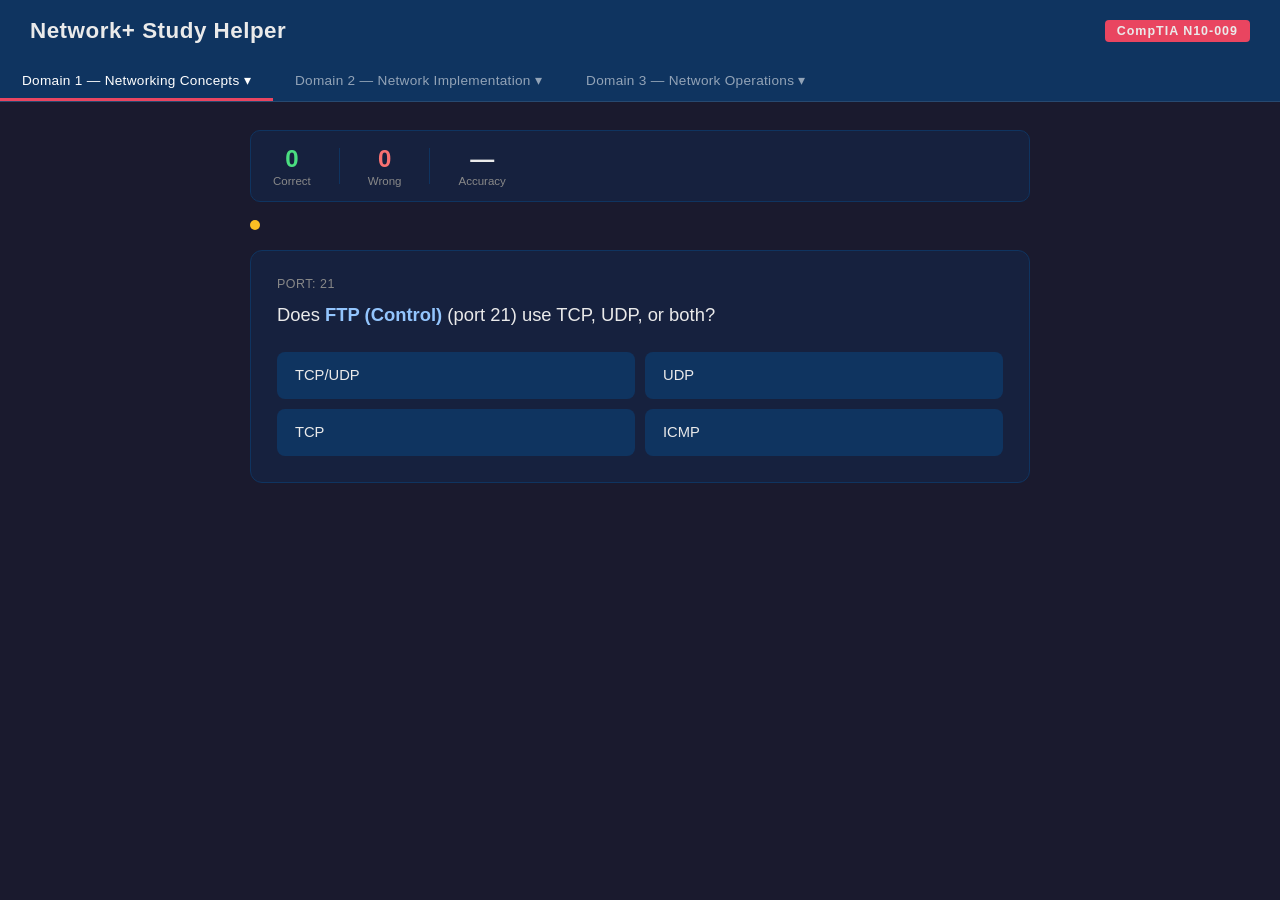
==== networkplus.html @ c9527d96 "Add Org Processes & Procedures (3.1) section, fix audit gap, ignore verification/ Adds Domain 3 nav " ====
<!DOCTYPE html>
<html lang="en">
<head>
  <meta charset="UTF-8">
  <meta name="viewport" content="width=device-width, initial-scale=1.0">
  <title>Network+ Study Helper</title>
  <link rel="stylesheet" href="networkplus.css">
</head>
<body>

<header>
  <h1>Network+ Study Helper</h1>
  <span class="badge">CompTIA N10-009</span>
</header>

<nav id="domain-nav">
  <div class="domain-dropdown" id="dd-domain1">
    <button class="active" onclick="toggleDomainDropdown('domain1')">Domain 1 — Networking Concepts ▾</button>
    <div class="dropdown-menu" id="domain1-tabs">
      <button class="sec-btn active" onclick="selectSection('ports', 'domain1')">⚡ Ports &amp; Protocols</button>
      <button class="sec-btn" onclick="selectSection('cables', 'domain1')">🔌 Cable Standards</button>
      <button class="sec-btn" onclick="selectSection('classful', 'domain1')">📋 Classful IP</button>
      <button class="sec-btn" onclick="selectSection('fundamental', 'domain1')">🖧 Net Fundamentals</button>
      <button class="sec-btn" onclick="selectSection('cloud', 'domain1')">☁️ Cloud Concepts</button>
      <button class="sec-btn" onclick="selectSection('subnetting', 'domain1')">🧮 Subnetting</button>
    </div>
  </div>
  <div class="domain-dropdown" id="dd-domain2">
    <button onclick="toggleDomainDropdown('domain2')">Domain 2 — Network Implementation ▾</button>
    <div class="dropdown-menu" id="domain2-tabs">
      <button class="sec-btn" onclick="selectSection('routing', 'domain2')">🔀 Routing</button>
      <button class="sec-btn" onclick="selectSection('switching', 'domain2')">🔁 Switching/VLANs</button>
      <button class="sec-btn" onclick="selectSection('wireless', 'domain2')">📶 Wireless</button>
      <button class="sec-btn" onclick="selectSection('physical', 'domain2')">🏗️ Physical Install</button>
    </div>
  </div>
  <div class="domain-dropdown" id="dd-domain3">
    <button onclick="toggleDomainDropdown('domain3')">Domain 3 — Network Operations ▾</button>
    <div class="dropdown-menu" id="domain3-tabs">
      <button class="sec-btn" onclick="selectSection('orgproc', 'domain3')">📑 Org Processes</button>
    </div>
  </div>
</nav>

<main>

  <!-- ── Ports & Protocols ── -->
  <div id="ports" class="section active">
    <div class="score-bar">
      <div class="score-item s-correct"><div class="val" id="ports-correct">0</div><div class="lbl">Correct</div></div>
      <div class="score-divider"></div>
      <div class="score-item s-wrong"><div class="val" id="ports-wrong">0</div><div class="lbl">Wrong</div></div>
      <div class="score-divider"></div>
      <div class="score-item"><div class="val" id="ports-pct">—</div><div class="lbl">Accuracy</div></div>
    </div>
    <div class="progress-dots" id="ports-dots"></div>
    <div class="card">
      <div class="q-meta" id="ports-meta"></div>
      <div class="q-text" id="ports-question"></div>
      <div class="choices" id="ports-choices"></div>
      <div class="feedback" id="ports-feedback"></div>
      <button class="next-btn" id="ports-next" onclick="nextPortQ()">Next →</button>
    </div>
  </div>

  <!-- ── Cable Standards ── -->
  <div id="cables" class="section">
    <div class="score-bar">
      <div class="score-item s-correct"><div class="val" id="cables-correct">0</div><div class="lbl">Correct</div></div>
      <div class="score-divider"></div>
      <div class="score-item s-wrong"><div class="val" id="cables-wrong">0</div><div class="lbl">Wrong</div></div>
      <div class="score-divider"></div>
      <div class="score-item"><div class="val" id="cables-pct">—</div><div class="lbl">Accuracy</div></div>
    </div>
    <div class="progress-dots" id="cables-dots"></div>
    <div class="card">
      <div class="q-meta" id="cables-meta"></div>
      <div class="q-text" id="cables-question"></div>
      <div class="choices" id="cables-choices"></div>
      <div class="feedback" id="cables-feedback"></div>
      <button class="next-btn" id="cables-next" onclick="nextCableQ()">Next →</button>
    </div>
  </div>

  <!-- ── Classful IP ── -->
  <div id="classful" class="section">
    <div class="score-bar">
      <div class="score-item s-correct"><div class="val" id="classful-correct">0</div><div class="lbl">Correct</div></div>
      <div class="score-divider"></div>
      <div class="score-item s-wrong"><div class="val" id="classful-wrong">0</div><div class="lbl">Wrong</div></div>
      <div class="score-divider"></div>
      <div class="score-item"><div class="val" id="classful-pct">—</div><div class="lbl">Accuracy</div></div>
    </div>
    <div class="progress-dots" id="classful-dots"></div>
    <div class="card">
      <div class="q-meta" id="classful-meta"></div>
      <div class="q-text" id="classful-question"></div>
      <div class="choices" id="classful-choices"></div>
      <div class="feedback" id="classful-feedback"></div>
      <button class="next-btn" id="classful-next" onclick="nextClassfulQ()">Next →</button>
    </div>
  </div>

  <!-- ── Networking Fundamentals ── -->
  <div id="fundamental" class="section">
    <div class="score-bar">
      <div class="score-item s-correct"><div class="val" id="fundamental-correct">0</div><div class="lbl">Correct</div></div>
      <div class="score-divider"></div>
      <div class="score-item s-wrong"><div class="val" id="fundamental-wrong">0</div><div class="lbl">Wrong</div></div>
      <div class="score-divider"></div>
      <div class="score-item"><div class="val" id="fundamental-pct">—</div><div class="lbl">Accuracy</div></div>
    </div>
    <div class="progress-dots" id="fundamental-dots"></div>
    <div class="card">
      <div class="q-meta" id="fundamental-meta"></div>
      <div class="q-text" id="fundamental-question"></div>
      <div class="choices" id="fundamental-choices"></div>
      <div class="feedback" id="fundamental-feedback"></div>
      <button class="next-btn" id="fundamental-next" onclick="nextFundamentalQ()">Next →</button>
    </div>
  </div>

  <!-- ── Cloud Concepts ── -->
  <div id="cloud" class="section">
    <div class="score-bar">
      <div class="score-item s-correct"><div class="val" id="cloud-correct">0</div><div class="lbl">Correct</div></div>
      <div class="score-divider"></div>
      <div class="score-item s-wrong"><div class="val" id="cloud-wrong">0</div><div class="lbl">Wrong</div></div>
      <div class="score-divider"></div>
      <div class="score-item"><div class="val" id="cloud-pct">—</div><div class="lbl">Accuracy</div></div>
    </div>
    <div class="progress-dots" id="cloud-dots"></div>
    <div class="card">
      <div class="q-meta" id="cloud-meta"></div>
      <div class="q-text" id="cloud-question"></div>
      <div class="choices" id="cloud-choices"></div>
      <div class="feedback" id="cloud-feedback"></div>
      <button class="next-btn" id="cloud-next" onclick="nextCloudQ()">Next →</button>
    </div>
  </div>

  <!-- ── Subnetting ── -->
  <div id="subnetting" class="section">
    <div class="score-bar">
      <div class="score-item s-correct"><div class="val" id="subnet-correct">0</div><div class="lbl">Correct</div></div>
      <div class="score-divider"></div>
      <div class="score-item s-wrong"><div class="val" id="subnet-wrong">0</div><div class="lbl">Wrong</div></div>
      <div class="score-divider"></div>
      <div class="score-item"><div class="val" id="subnet-pct">—</div><div class="lbl">Accuracy</div></div>
    </div>
    <div class="card">
      <div class="q-meta" id="subnet-meta"></div>
      <div class="q-text" id="subnet-question"></div>
      <div class="subnet-row">
        <input type="text" id="subnet-answer" placeholder="Your answer…" autocomplete="off" spellcheck="false" />
        <div class="subnet-hint" id="subnet-hint"></div>
        <button class="submit-btn" onclick="checkSubnetQ()">Check Answer</button>
      </div>
      <div class="feedback" id="subnet-feedback"></div>
      <button class="next-btn" id="subnet-next" onclick="nextSubnetQ()">Next →</button>
    </div>
  </div>

  <!-- ── Switching / VLANs (2.2) ── -->
  <div id="switching" class="section">
    <div class="score-bar">
      <div class="score-item s-correct"><div class="val" id="switching-correct">0</div><div class="lbl">Correct</div></div>
      <div class="score-divider"></div>
      <div class="score-item s-wrong"><div class="val" id="switching-wrong">0</div><div class="lbl">Wrong</div></div>
      <div class="score-divider"></div>
      <div class="score-item"><div class="val" id="switching-pct">—</div><div class="lbl">Accuracy</div></div>
    </div>
    <div class="progress-dots" id="switching-dots"></div>
    <div class="card">
      <div class="q-meta" id="switching-meta"></div>
      <div class="q-text" id="switching-question"></div>
      <div class="choices" id="switching-choices"></div>
      <div class="feedback" id="switching-feedback"></div>
      <button class="next-btn" id="switching-next" onclick="nextSwitchingQ()">Next →</button>
    </div>
  </div>

  <!-- ── Wireless (2.3) ── -->
  <div id="wireless" class="section">
    <div class="score-bar">
      <div class="score-item s-correct"><div class="val" id="wireless-correct">0</div><div class="lbl">Correct</div></div>
      <div class="score-divider"></div>
      <div class="score-item s-wrong"><div class="val" id="wireless-wrong">0</div><div class="lbl">Wrong</div></div>
      <div class="score-divider"></div>
      <div class="score-item"><div class="val" id="wireless-pct">—</div><div class="lbl">Accuracy</div></div>
    </div>
    <div class="progress-dots" id="wireless-dots"></div>
    <div class="card">
      <div class="q-meta" id="wireless-meta"></div>
      <div class="q-text" id="wireless-question"></div>
      <div class="choices" id="wireless-choices"></div>
      <div class="feedback" id="wireless-feedback"></div>
      <button class="next-btn" id="wireless-next" onclick="nextWirelessQ()">Next →</button>
    </div>
  </div>

  <!-- ── Routing (2.1) ── -->
  <div id="routing" class="section">
    <div class="score-bar">
      <div class="score-item s-correct"><div class="val" id="routing-correct">0</div><div class="lbl">Correct</div></div>
      <div class="score-divider"></div>
      <div class="score-item s-wrong"><div class="val" id="routing-wrong">0</div><div class="lbl">Wrong</div></div>
      <div class="score-divider"></div>
      <div class="score-item"><div class="val" id="routing-pct">—</div><div class="lbl">Accuracy</div></div>
    </div>
    <div class="progress-dots" id="routing-dots"></div>
    <div class="card">
      <div class="q-meta" id="routing-meta"></div>
      <div class="q-text" id="routing-question"></div>
      <div class="choices" id="routing-choices"></div>
      <div class="feedback" id="routing-feedback"></div>
      <button class="next-btn" id="routing-next" onclick="nextRoutingQ()">Next →</button>
    </div>
  </div>


  <!-- ── Physical Installations (2.4) ── -->
  <div id="physical" class="section">
    <div class="score-bar">
      <div class="score-item s-correct"><div class="val" id="physical-correct">0</div><div class="lbl">Correct</div></div>
      <div class="score-divider"></div>
      <div class="score-item s-wrong"><div class="val" id="physical-wrong">0</div><div class="lbl">Wrong</div></div>
      <div class="score-divider"></div>
      <div class="score-item"><div class="val" id="physical-pct">—</div><div class="lbl">Accuracy</div></div>
    </div>
    <div class="progress-dots" id="physical-dots"></div>
    <div class="card">
      <div class="q-meta" id="physical-meta"></div>
      <div class="q-text" id="physical-question"></div>
      <div class="choices" id="physical-choices"></div>
      <div class="feedback" id="physical-feedback"></div>
      <button class="next-btn" id="physical-next" onclick="nextPhysicalQ()">Next →</button>
    </div>
  </div>

  <!-- ── Organizational Processes & Procedures (3.1) ── -->
  <div id="orgproc" class="section">
    <div class="score-bar">
      <div class="score-item s-correct"><div class="val" id="orgproc-correct">0</div><div class="lbl">Correct</div></div>
      <div class="score-divider"></div>
      <div class="score-item s-wrong"><div class="val" id="orgproc-wrong">0</div><div class="lbl">Wrong</div></div>
      <div class="score-divider"></div>
      <div class="score-item"><div class="val" id="orgproc-pct">—</div><div class="lbl">Accuracy</div></div>
    </div>
    <div class="progress-dots" id="orgproc-dots"></div>
    <div class="card">
      <div class="q-meta" id="orgproc-meta"></div>
      <div class="q-text" id="orgproc-question"></div>
      <div class="choices" id="orgproc-choices"></div>
      <div class="feedback" id="orgproc-feedback"></div>
      <button class="next-btn" id="orgproc-next" onclick="nextOrgProcQ()">Next →</button>
    </div>
  </div>

</main>

<script src="networkplus.js"></script>
</body>
</html>
---- networkplus.css ----
:root {
  --bg: #1a1a2e;
  --card: #16213e;
  --accent: #0f3460;
  --highlight: #e94560;
  --text: #eaeaea;
  --muted: #888;
  --green: #4ade80;
  --red: #f87171;
  --yellow: #fbbf24;
}

* { box-sizing: border-box; margin: 0; padding: 0; }
body { background: var(--bg); color: var(--text); font-family: 'Segoe UI', sans-serif; min-height: 100vh; }

/* ── Header ── */
header {
  background: var(--accent);
  padding: 18px 30px;
  display: flex;
  align-items: center;
  justify-content: space-between;
}
header h1 { font-size: 1.4rem; letter-spacing: 0.5px; }
header .badge {
  background: var(--highlight);
  padding: 4px 12px;
  border-radius: 4px;
  font-size: 0.78rem;
  font-weight: bold;
  letter-spacing: 1px;
}

/* ── Domain nav (top level) ── */
#domain-nav {
  display: flex;
  background: var(--accent);
  border-bottom: 1px solid rgba(255,255,255,0.1);
}
.domain-dropdown {
  position: relative;
}
.domain-dropdown > button {
  padding: 10px 22px;
  background: none;
  border: none;
  border-bottom: 3px solid transparent;
  color: rgba(255,255,255,0.55);
  cursor: pointer;
  font-size: 0.85rem;
  font-weight: 500;
  letter-spacing: 0.3px;
  transition: all 0.15s;
}
.domain-dropdown > button.active { color: #fff; border-bottom-color: var(--highlight); }
.domain-dropdown > button:hover { color: #fff; background: rgba(255,255,255,0.08); }

/* ── Section dropdown menu ── */
.dropdown-menu {
  display: none;
  position: absolute;
  top: 100%;
  left: 0;
  z-index: 100;
  background: var(--card);
  border: 1px solid rgba(255,255,255,0.1);
  border-top: 2px solid var(--highlight);
  border-radius: 0 0 6px 6px;
  box-shadow: 0 6px 20px rgba(0,0,0,0.4);
  min-width: 200px;
  flex-direction: column;
}
.dropdown-menu.open { display: flex; }
.sec-btn {
  padding: 11px 18px;
  background: none;
  border: none;
  border-left: 3px solid transparent;
  color: var(--muted);
  cursor: pointer;
  font-size: 0.88rem;
  white-space: nowrap;
  text-align: left;
  transition: all 0.15s;
}
.sec-btn.active { color: var(--text); border-left-color: var(--highlight); font-weight: 600; background: rgba(255,255,255,0.04); }
.sec-btn:hover:not(.active) { color: var(--text); background: rgba(255,255,255,0.06); }

/* ── Layout ── */
main { max-width: 820px; margin: 0 auto; padding: 28px 20px; }
.section { display: none; }
.section.active { display: block; }

/* ── Card ── */
.card {
  background: var(--card);
  border-radius: 12px;
  padding: 26px;
  margin-bottom: 20px;
  border: 1px solid var(--accent);
}

/* ── Score bar ── */
.score-bar {
  display: flex;
  gap: 24px;
  align-items: center;
  padding: 14px 22px;
  background: var(--card);
  border-radius: 10px;
  margin-bottom: 18px;
  border: 1px solid var(--accent);
}
.score-item { text-align: center; }
.score-item .val { font-size: 1.5rem; font-weight: 700; }
.score-item .lbl { font-size: 0.72rem; color: var(--muted); margin-top: 2px; }
.score-item.s-correct .val { color: var(--green); }
.score-item.s-wrong .val { color: var(--red); }
.score-divider { width: 1px; height: 36px; background: var(--accent); margin: 0 4px; }

/* ── Progress dots ── */
.progress-dots { display: flex; gap: 5px; flex-wrap: wrap; margin-bottom: 16px; min-height: 14px; }
.dot { width: 10px; height: 10px; border-radius: 50%; background: var(--accent); flex-shrink: 0; }
.dot.correct { background: var(--green); }
.dot.wrong   { background: var(--red); }
.dot.current { background: var(--yellow); animation: pulse 1s infinite; }
@keyframes pulse { 0%,100% { opacity: 1; } 50% { opacity: 0.5; } }

/* ── Question ── */
.q-meta { font-size: 0.78rem; color: var(--muted); margin-bottom: 10px; text-transform: uppercase; letter-spacing: 0.5px; }
.q-text { font-size: 1.15rem; margin-bottom: 22px; line-height: 1.55; }
strong { color: #93c5fd; }

/* ── Multiple choice ── */
.choices { display: grid; grid-template-columns: 1fr 1fr; gap: 10px; }
.choice-btn {
  padding: 12px 16px;
  background: var(--accent);
  border: 2px solid transparent;
  color: var(--text);
  border-radius: 8px;
  cursor: pointer;
  font-size: 0.92rem;
  text-align: left;
  transition: border-color 0.12s, background 0.12s;
  line-height: 1.3;
}
.choice-btn:hover:not(:disabled) { border-color: var(--highlight); }
.choice-btn.correct { background: #14532d; border-color: var(--green) !important; }
.choice-btn.wrong   { background: #7f1d1d; border-color: var(--red) !important; }
.choice-btn:disabled { cursor: default; opacity: 0.85; }

/* ── Feedback ── */
.feedback {
  padding: 12px 16px;
  border-radius: 8px;
  margin-top: 16px;
  font-weight: 600;
  font-size: 0.95rem;
  display: none;
}
.feedback.correct { background: #14532d; color: var(--green); }
.feedback.wrong   { background: #7f1d1d; color: var(--red); }

/* ── Next button ── */
.next-btn {
  margin-top: 14px;
  padding: 10px 26px;
  background: var(--highlight);
  border: none;
  color: #fff;
  border-radius: 8px;
  cursor: pointer;
  font-size: 0.95rem;
  display: none;
  transition: opacity 0.15s;
}
.next-btn:hover { opacity: 0.85; }

/* ── Subnetting input ── */
.subnet-row { display: flex; flex-direction: column; gap: 10px; margin-top: 6px; }
.subnet-row input {
  padding: 12px 16px;
  background: var(--accent);
  border: 2px solid transparent;
  color: var(--text);
  border-radius: 8px;
  font-size: 1rem;
  font-family: 'Consolas', monospace;
  max-width: 320px;
  transition: border-color 0.12s;
}
.subnet-row input:focus { outline: none; border-color: var(--highlight); }
.subnet-row input.correct { border-color: var(--green); background: #14532d; }
.subnet-row input.wrong   { border-color: var(--red);   background: #7f1d1d; }
.subnet-hint { font-size: 0.82rem; color: var(--muted); }
.submit-btn {
  padding: 11px 26px;
  background: var(--highlight);
  border: none;
  color: #fff;
  border-radius: 8px;
  cursor: pointer;
  font-size: 0.95rem;
  align-self: flex-start;
  margin-top: 2px;
  transition: opacity 0.15s;
}
.submit-btn:hover { opacity: 0.85; }
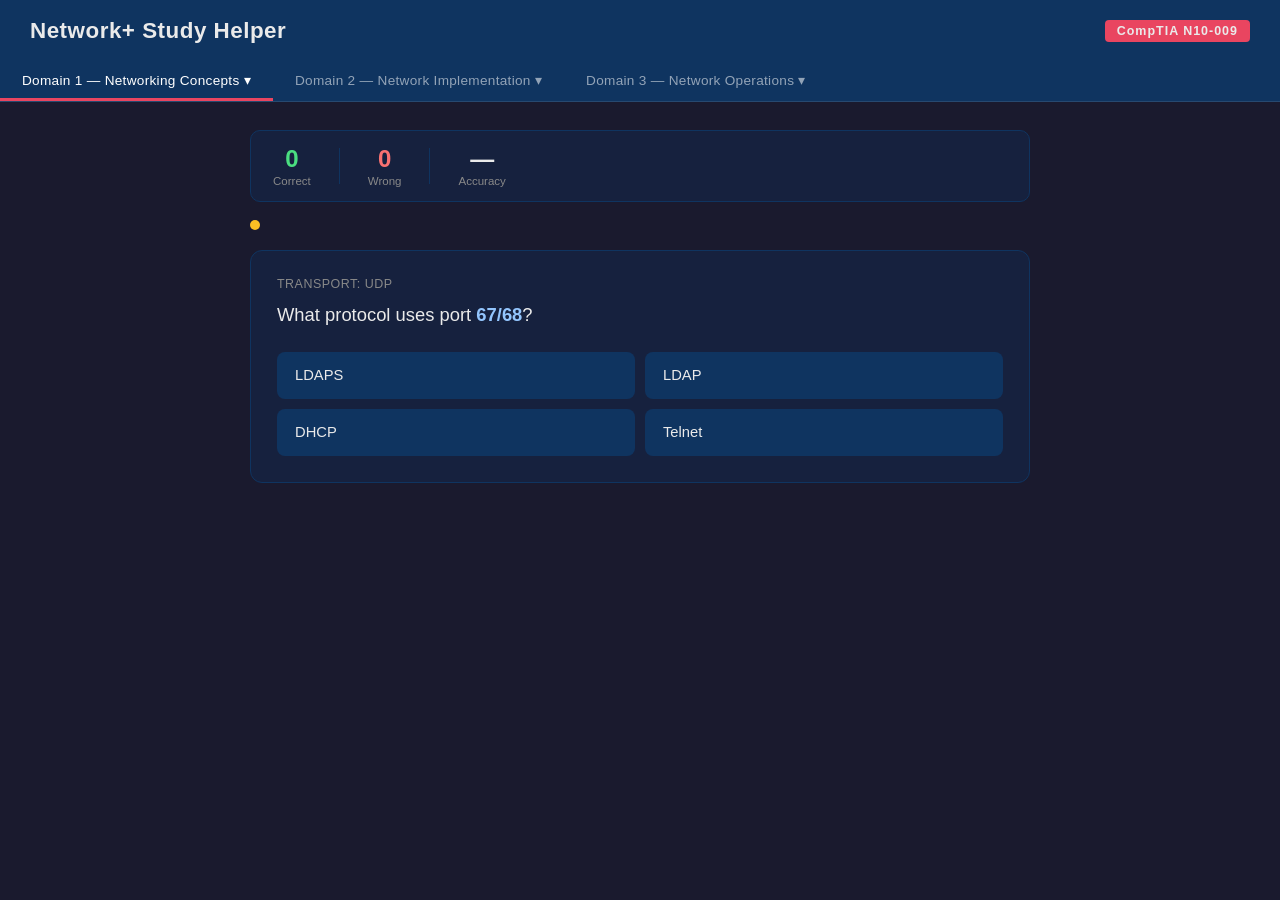
==== commit 609d9d8e: "Add Network Monitoring (3.2) section and mark it verified Adds a scenario-driven question bank cover" ====
--- a/networkplus.html
+++ b/networkplus.html
@@ -38,6 +38,10 @@
     <button onclick="toggleDomainDropdown('domain3')">Domain 3 — Network Operations ▾</button>
     <div class="dropdown-menu" id="domain3-tabs">
       <button class="sec-btn" onclick="selectSection('orgproc', 'domain3')">📑 Org Processes</button>
+      <button class="sec-btn" onclick="selectSection('monitoring', 'domain3')">📈 Monitoring</button>
+      <button class="sec-btn" onclick="selectSection('dr', 'domain3')">🛟 DR Concepts</button>
+      <button class="sec-btn" onclick="selectSection('services', 'domain3')">🌐 IPv4/IPv6 Services</button>
+      <button class="sec-btn" onclick="selectSection('access', 'domain3')">🔑 Access &amp; Mgmt</button>
     </div>
   </div>
 </nav>
@@ -257,6 +261,81 @@
     </div>
   </div>
 
+  <!-- ── Network Monitoring Technologies (3.2) ── -->
+  <div id="monitoring" class="section">
+    <div class="score-bar">
+      <div class="score-item s-correct"><div class="val" id="monitoring-correct">0</div><div class="lbl">Correct</div></div>
+      <div class="score-divider"></div>
+      <div class="score-item s-wrong"><div class="val" id="monitoring-wrong">0</div><div class="lbl">Wrong</div></div>
+      <div class="score-divider"></div>
+      <div class="score-item"><div class="val" id="monitoring-pct">—</div><div class="lbl">Accuracy</div></div>
+    </div>
+    <div class="progress-dots" id="monitoring-dots"></div>
+    <div class="card">
+      <div class="q-meta" id="monitoring-meta"></div>
+      <div class="q-text" id="monitoring-question"></div>
+      <div class="choices" id="monitoring-choices"></div>
+      <div class="feedback" id="monitoring-feedback"></div>
+      <button class="next-btn" id="monitoring-next" onclick="nextMonitoringQ()">Next →</button>
+    </div>
+  </div>
+
+  <!-- ── Disaster Recovery Concepts (3.3) ── -->
+  <div id="dr" class="section">
+    <div class="score-bar">
+      <div class="score-item s-correct"><div class="val" id="dr-correct">0</div><div class="lbl">Correct</div></div>
+      <div class="score-divider"></div>
+      <div class="score-item s-wrong"><div class="val" id="dr-wrong">0</div><div class="lbl">Wrong</div></div>
+      <div class="score-divider"></div>
+      <div class="score-item"><div class="val" id="dr-pct">—</div><div class="lbl">Accuracy</div></div>
+    </div>
+    <div class="progress-dots" id="dr-dots"></div>
+    <div class="card">
+      <div class="q-meta" id="dr-meta"></div>
+      <div class="q-text" id="dr-question"></div>
+      <div class="choices" id="dr-choices"></div>
+      <div class="feedback" id="dr-feedback"></div>
+      <button class="next-btn" id="dr-next" onclick="nextDrQ()">Next →</button>
+    </div>
+  </div>
+
+  <!-- ── IPv4 and IPv6 Network Services (3.4) ── -->
+  <div id="services" class="section">
+    <div class="score-bar">
+      <div class="score-item s-correct"><div class="val" id="services-correct">0</div><div class="lbl">Correct</div></div>
+      <div class="score-divider"></div>
+      <div class="score-item s-wrong"><div class="val" id="services-wrong">0</div><div class="lbl">Wrong</div></div>
+      <div class="score-divider"></div>
+      <div class="score-item"><div class="val" id="services-pct">—</div><div class="lbl">Accuracy</div></div>
+    </div>
+    <div class="progress-dots" id="services-dots"></div>
+    <div class="card">
+      <div class="q-meta" id="services-meta"></div>
+      <div class="q-text" id="services-question"></div>
+      <div class="choices" id="services-choices"></div>
+      <div class="feedback" id="services-feedback"></div>
+      <button class="next-btn" id="services-next" onclick="nextServicesQ()">Next →</button>
+    </div>
+  </div>
+
+  <div id="access" class="section">
+    <div class="score-bar">
+      <div class="score-item s-correct"><div class="val" id="access-correct">0</div><div class="lbl">Correct</div></div>
+      <div class="score-divider"></div>
+      <div class="score-item s-wrong"><div class="val" id="access-wrong">0</div><div class="lbl">Wrong</div></div>
+      <div class="score-divider"></div>
+      <div class="score-item"><div class="val" id="access-pct">—</div><div class="lbl">Accuracy</div></div>
+    </div>
+    <div class="progress-dots" id="access-dots"></div>
+    <div class="card">
+      <div class="q-meta" id="access-meta"></div>
+      <div class="q-text" id="access-question"></div>
+      <div class="choices" id="access-choices"></div>
+      <div class="feedback" id="access-feedback"></div>
+      <button class="next-btn" id="access-next" onclick="nextAccessQ()">Next →</button>
+    </div>
+  </div>
+
 </main>
 
 <script src="networkplus.js"></script>
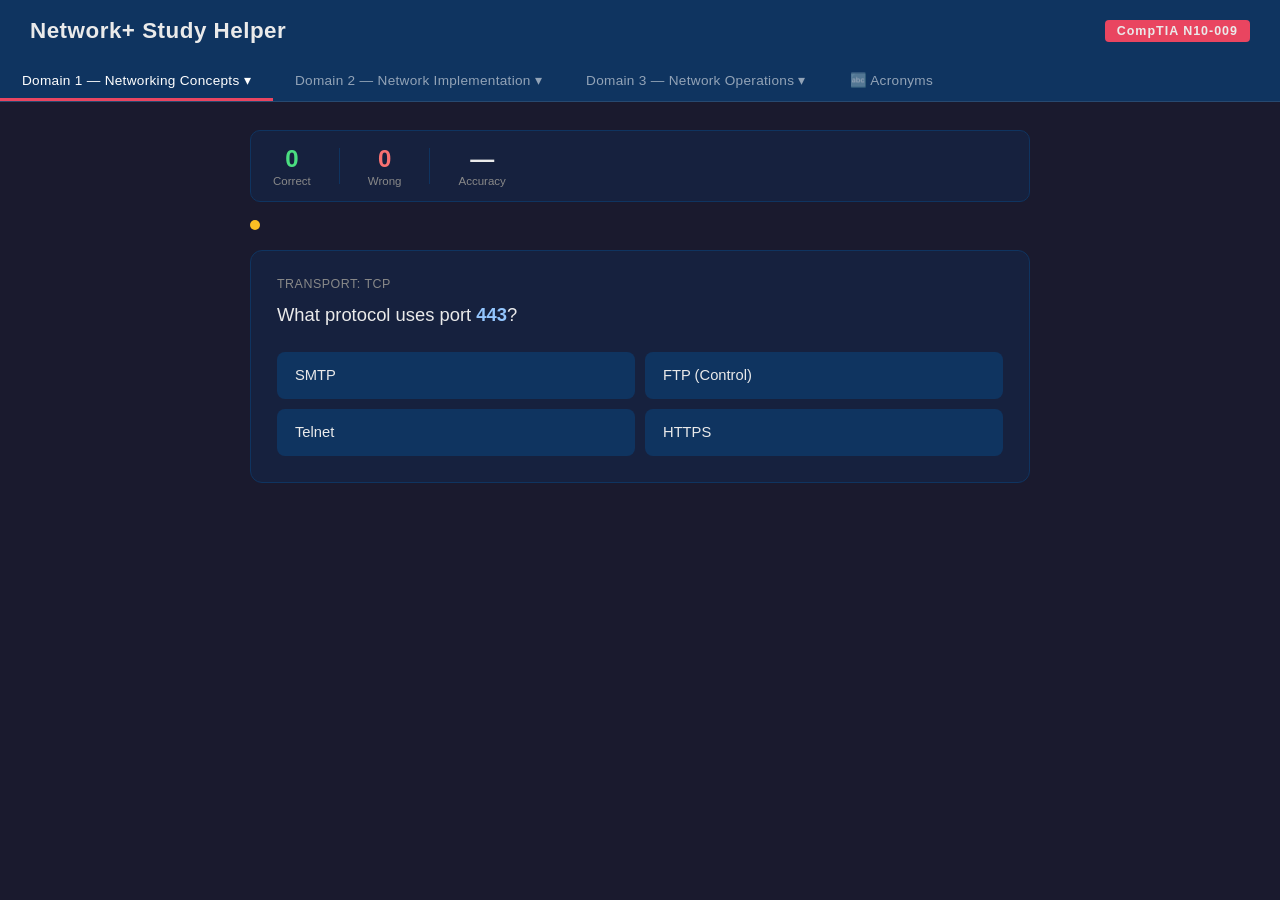
==== commit 2d27d3c1: "Add Acronyms section; align to N10-009 appendix per review Implements a standalone Acronyms quiz sec" ====
--- a/networkplus.html
+++ b/networkplus.html
@@ -44,6 +44,9 @@
       <button class="sec-btn" onclick="selectSection('access', 'domain3')">🔑 Access &amp; Mgmt</button>
     </div>
   </div>
+  <div class="domain-dropdown" id="dd-acronyms">
+    <button onclick="selectStandalone('acronyms')">🔤 Acronyms</button>
+  </div>
 </nav>
 
 <main>
@@ -336,6 +339,25 @@
     </div>
   </div>
 
+  <!-- ── Acronyms (N10-009 acronym appendix) ── -->
+  <div id="acronyms" class="section">
+    <div class="score-bar">
+      <div class="score-item s-correct"><div class="val" id="acronym-correct">0</div><div class="lbl">Correct</div></div>
+      <div class="score-divider"></div>
+      <div class="score-item s-wrong"><div class="val" id="acronym-wrong">0</div><div class="lbl">Wrong</div></div>
+      <div class="score-divider"></div>
+      <div class="score-item"><div class="val" id="acronym-pct">—</div><div class="lbl">Accuracy</div></div>
+    </div>
+    <div class="progress-dots" id="acronym-dots"></div>
+    <div class="card">
+      <div class="q-meta" id="acronym-meta"></div>
+      <div class="q-text" id="acronym-question"></div>
+      <div class="choices" id="acronym-choices"></div>
+      <div class="feedback" id="acronym-feedback"></div>
+      <button class="next-btn" id="acronym-next" onclick="nextAcronymQ()">Next →</button>
+    </div>
+  </div>
+
 </main>
 
 <script src="networkplus.js"></script>
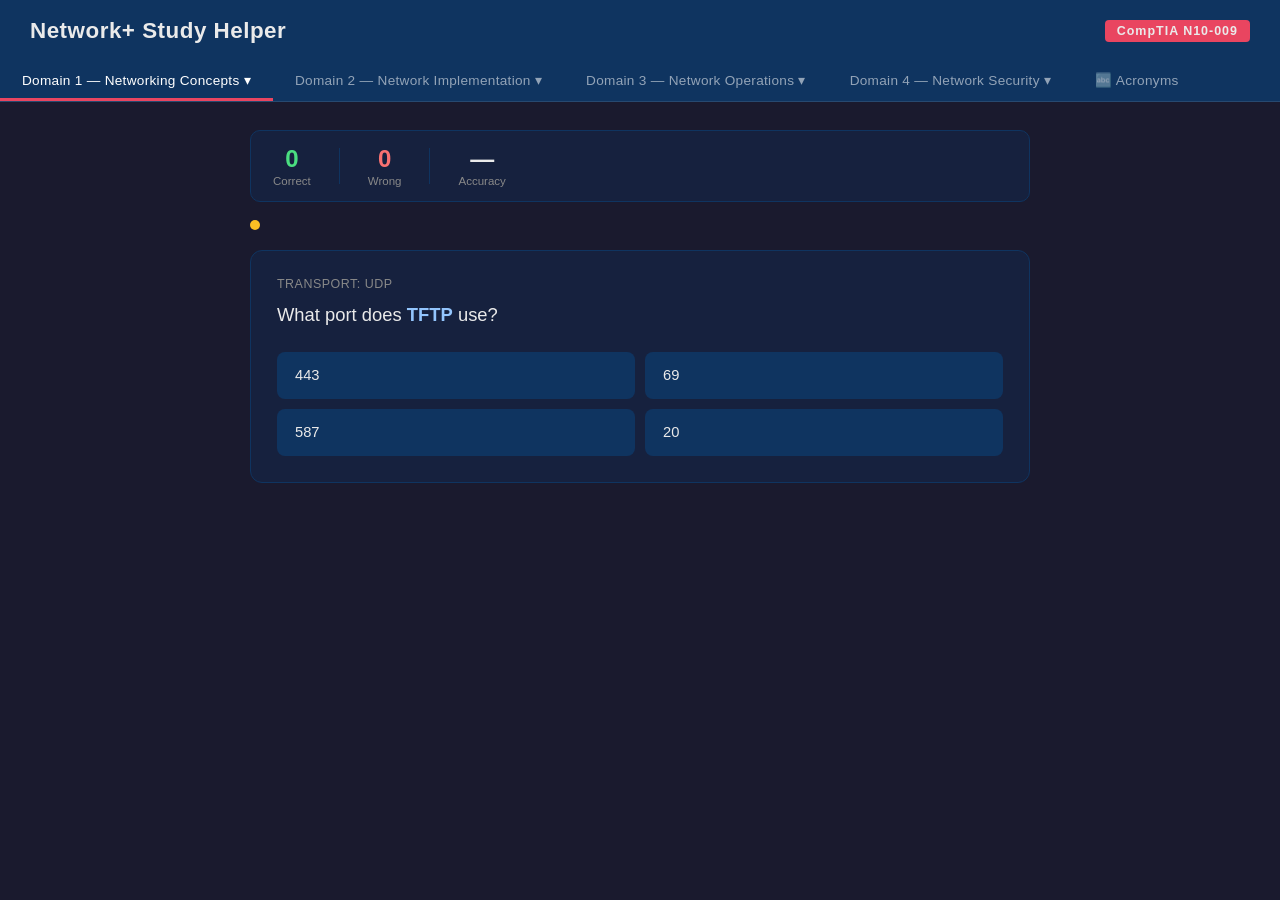
==== commit b2e59c80: "Implemented section 4.1" ====
--- a/networkplus.html
+++ b/networkplus.html
@@ -44,6 +44,12 @@
       <button class="sec-btn" onclick="selectSection('access', 'domain3')">🔑 Access &amp; Mgmt</button>
     </div>
   </div>
+  <div class="domain-dropdown" id="dd-domain4">
+    <button onclick="toggleDomainDropdown('domain4')">Domain 4 — Network Security ▾</button>
+    <div class="dropdown-menu" id="domain4-tabs">
+      <button class="sec-btn" onclick="selectSection('security', 'domain4')">🛡️ Security Concepts</button>
+    </div>
+  </div>
   <div class="domain-dropdown" id="dd-acronyms">
     <button onclick="selectStandalone('acronyms')">🔤 Acronyms</button>
   </div>
@@ -339,6 +345,25 @@
     </div>
   </div>
 
+  <!-- ── Basic Network Security Concepts (4.1) ── -->
+  <div id="security" class="section">
+    <div class="score-bar">
+      <div class="score-item s-correct"><div class="val" id="security-correct">0</div><div class="lbl">Correct</div></div>
+      <div class="score-divider"></div>
+      <div class="score-item s-wrong"><div class="val" id="security-wrong">0</div><div class="lbl">Wrong</div></div>
+      <div class="score-divider"></div>
+      <div class="score-item"><div class="val" id="security-pct">—</div><div class="lbl">Accuracy</div></div>
+    </div>
+    <div class="progress-dots" id="security-dots"></div>
+    <div class="card">
+      <div class="q-meta" id="security-meta"></div>
+      <div class="q-text" id="security-question"></div>
+      <div class="choices" id="security-choices"></div>
+      <div class="feedback" id="security-feedback"></div>
+      <button class="next-btn" id="security-next" onclick="nextSecurityQ()">Next →</button>
+    </div>
+  </div>
+
   <!-- ── Acronyms (N10-009 acronym appendix) ── -->
   <div id="acronyms" class="section">
     <div class="score-bar">
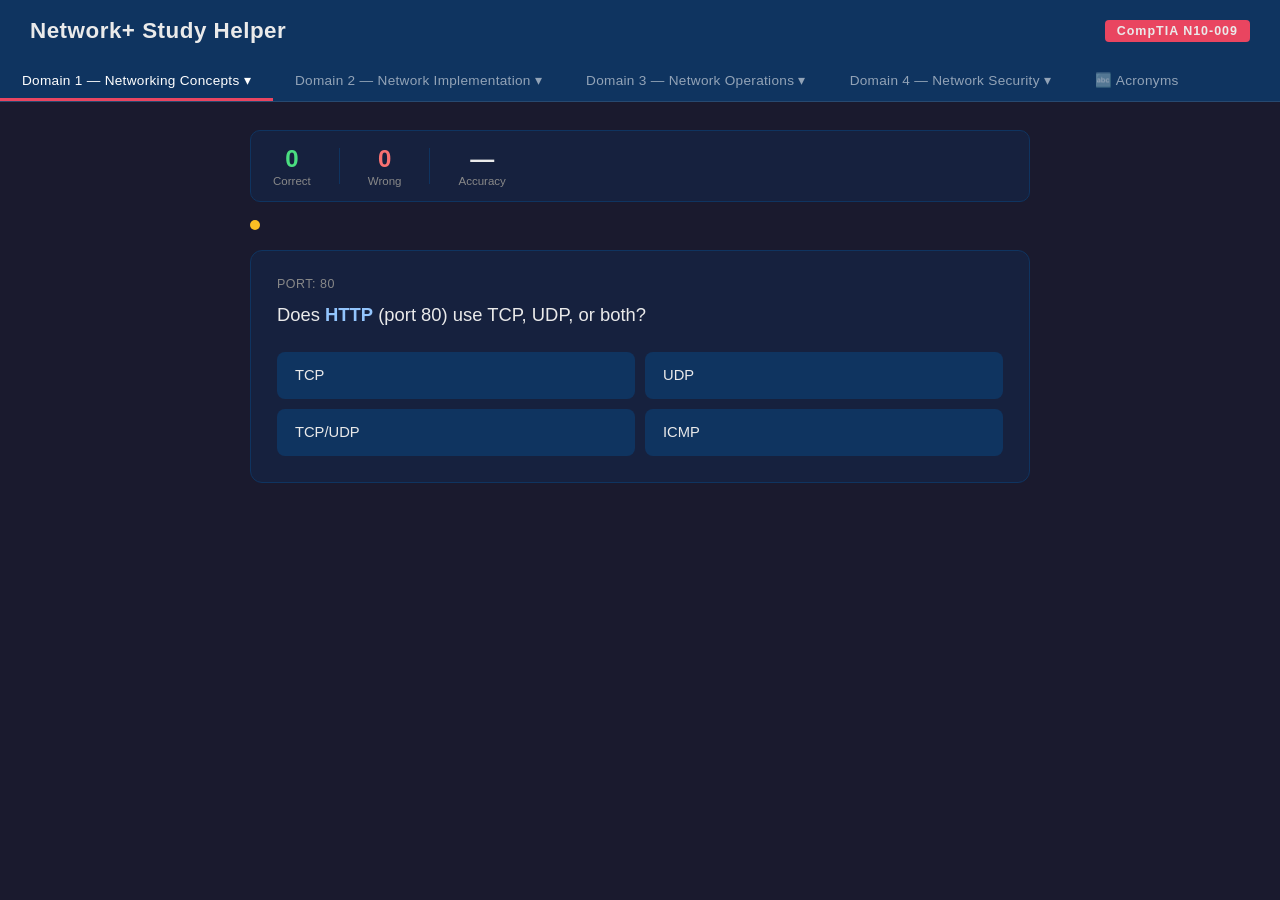
==== commit 811a7b43: "Implemented section 4.2" ====
--- a/networkplus.html
+++ b/networkplus.html
@@ -48,6 +48,7 @@
     <button onclick="toggleDomainDropdown('domain4')">Domain 4 — Network Security ▾</button>
     <div class="dropdown-menu" id="domain4-tabs">
       <button class="sec-btn" onclick="selectSection('security', 'domain4')">🛡️ Security Concepts</button>
+      <button class="sec-btn" onclick="selectSection('attacks', 'domain4')">💥 Attack Types</button>
     </div>
   </div>
   <div class="domain-dropdown" id="dd-acronyms">
@@ -364,6 +365,25 @@
     </div>
   </div>
 
+  <!-- ── Attack Types (4.2) ── -->
+  <div id="attacks" class="section">
+    <div class="score-bar">
+      <div class="score-item s-correct"><div class="val" id="attacks-correct">0</div><div class="lbl">Correct</div></div>
+      <div class="score-divider"></div>
+      <div class="score-item s-wrong"><div class="val" id="attacks-wrong">0</div><div class="lbl">Wrong</div></div>
+      <div class="score-divider"></div>
+      <div class="score-item"><div class="val" id="attacks-pct">—</div><div class="lbl">Accuracy</div></div>
+    </div>
+    <div class="progress-dots" id="attacks-dots"></div>
+    <div class="card">
+      <div class="q-meta" id="attacks-meta"></div>
+      <div class="q-text" id="attacks-question"></div>
+      <div class="choices" id="attacks-choices"></div>
+      <div class="feedback" id="attacks-feedback"></div>
+      <button class="next-btn" id="attacks-next" onclick="nextAttackQ()">Next →</button>
+    </div>
+  </div>
+
   <!-- ── Acronyms (N10-009 acronym appendix) ── -->
   <div id="acronyms" class="section">
     <div class="score-bar">
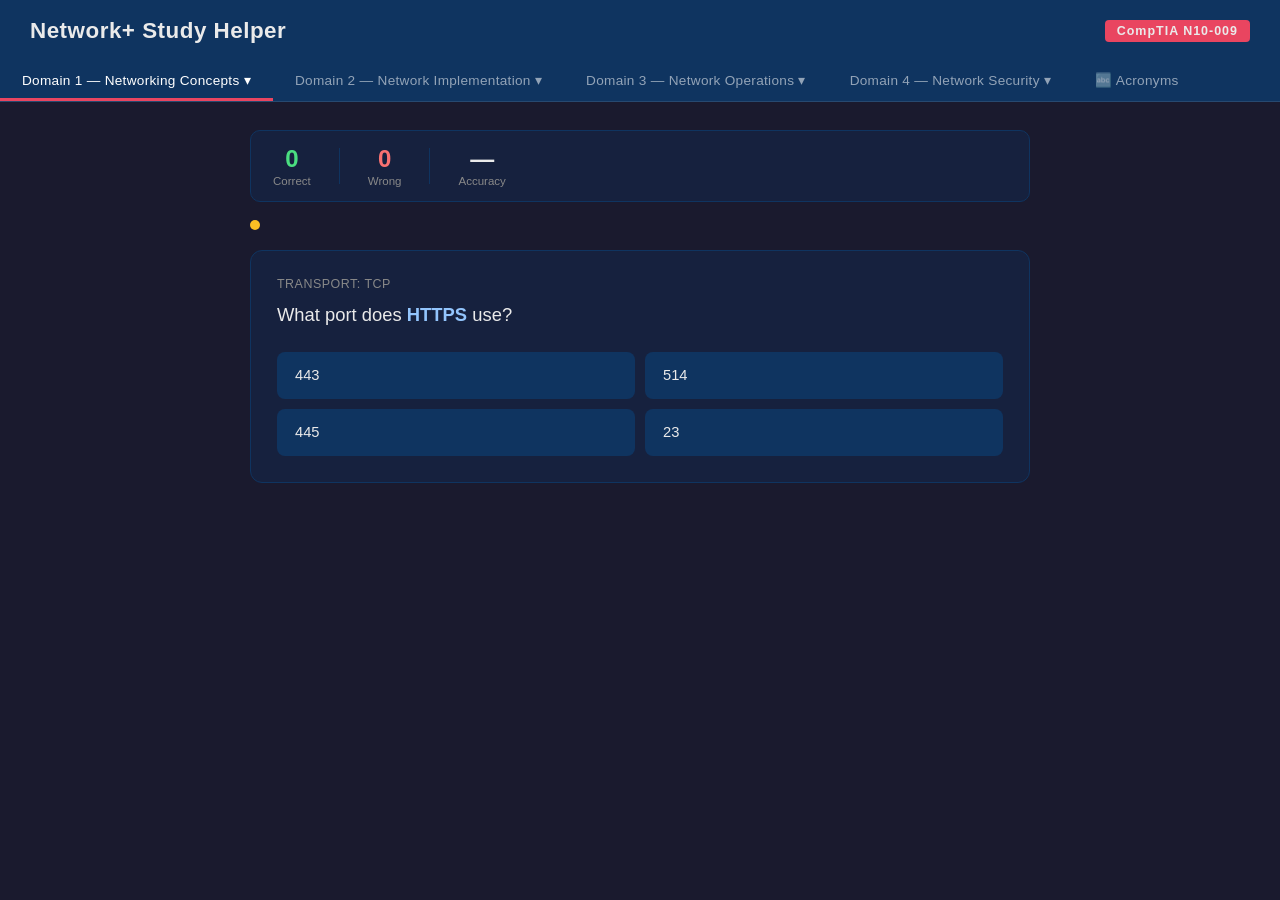
==== commit 41bdf4c5: "Implemented section 4.3" ====
--- a/networkplus.html
+++ b/networkplus.html
@@ -49,6 +49,7 @@
     <div class="dropdown-menu" id="domain4-tabs">
       <button class="sec-btn" onclick="selectSection('security', 'domain4')">🛡️ Security Concepts</button>
       <button class="sec-btn" onclick="selectSection('attacks', 'domain4')">💥 Attack Types</button>
+      <button class="sec-btn" onclick="selectSection('defenses', 'domain4')">🔒 Security Defenses</button>
     </div>
   </div>
   <div class="domain-dropdown" id="dd-acronyms">
@@ -384,6 +385,25 @@
     </div>
   </div>
 
+  <!-- ── Security Features, Defense Techniques, Solutions (4.3) ── -->
+  <div id="defenses" class="section">
+    <div class="score-bar">
+      <div class="score-item s-correct"><div class="val" id="defenses-correct">0</div><div class="lbl">Correct</div></div>
+      <div class="score-divider"></div>
+      <div class="score-item s-wrong"><div class="val" id="defenses-wrong">0</div><div class="lbl">Wrong</div></div>
+      <div class="score-divider"></div>
+      <div class="score-item"><div class="val" id="defenses-pct">—</div><div class="lbl">Accuracy</div></div>
+    </div>
+    <div class="progress-dots" id="defenses-dots"></div>
+    <div class="card">
+      <div class="q-meta" id="defenses-meta"></div>
+      <div class="q-text" id="defenses-question"></div>
+      <div class="choices" id="defenses-choices"></div>
+      <div class="feedback" id="defenses-feedback"></div>
+      <button class="next-btn" id="defenses-next" onclick="nextDefenseQ()">Next →</button>
+    </div>
+  </div>
+
   <!-- ── Acronyms (N10-009 acronym appendix) ── -->
   <div id="acronyms" class="section">
     <div class="score-bar">
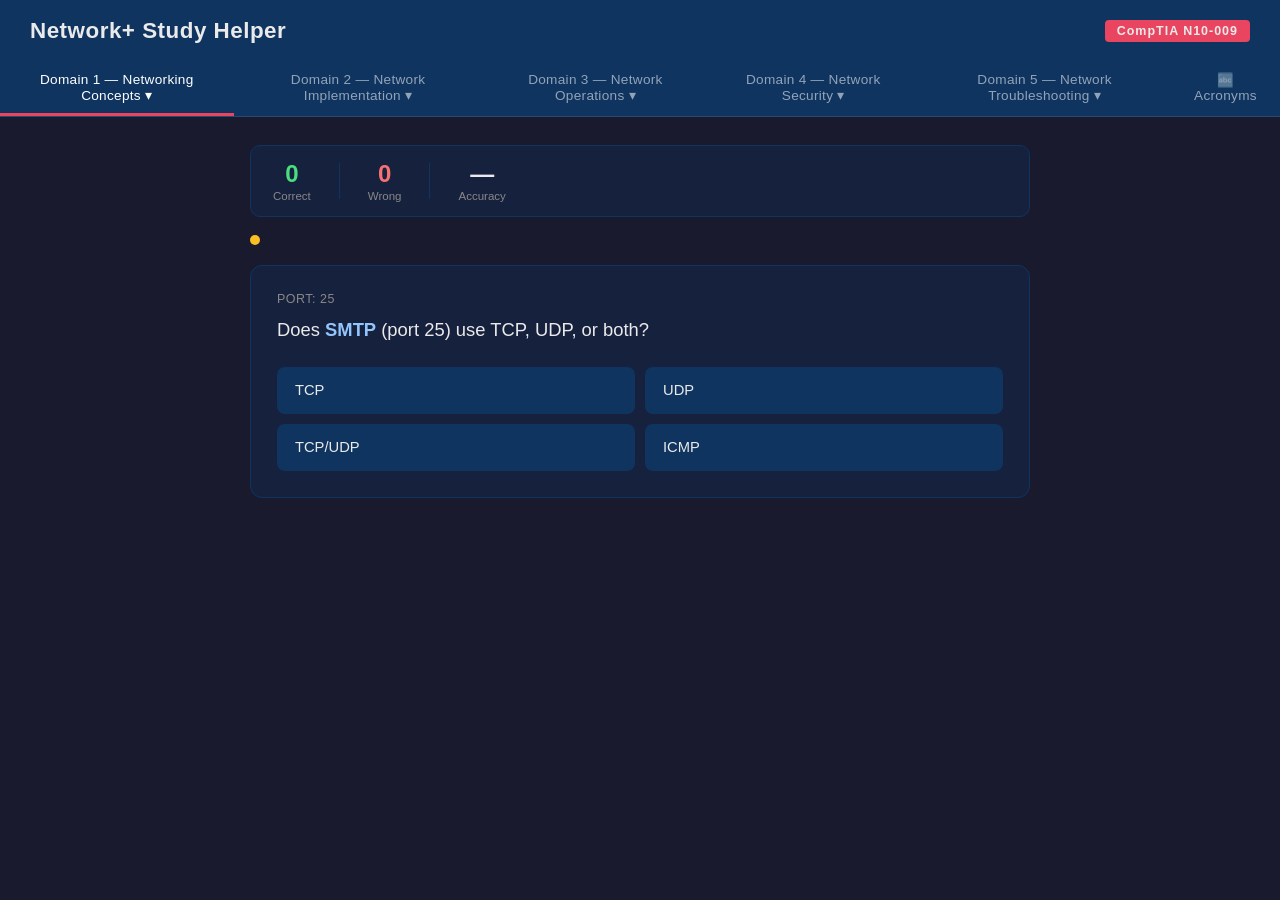
==== commit a70b540b: "Add Domain 5 sections; verify Troubleshooting Methodology (5.1) Adds the Domain 5 nav dropdown and i" ====
--- a/networkplus.html
+++ b/networkplus.html
@@ -52,6 +52,16 @@
       <button class="sec-btn" onclick="selectSection('defenses', 'domain4')">🔒 Security Defenses</button>
     </div>
   </div>
+  <div class="domain-dropdown" id="dd-domain5">
+    <button onclick="toggleDomainDropdown('domain5')">Domain 5 — Network Troubleshooting ▾</button>
+    <div class="dropdown-menu" id="domain5-tabs">
+      <button class="sec-btn" onclick="selectSection('troubleshoot', 'domain5')">🧭 Troubleshooting Methodology</button>
+      <button class="sec-btn" onclick="selectSection('cabling', 'domain5')">🔌 Cabling & Physical Issues</button>
+      <button class="sec-btn" onclick="selectSection('svcissues', 'domain5')">🛠️ Network Service Issues</button>
+      <button class="sec-btn" onclick="selectSection('perf', 'domain5')">📉 Performance Issues</button>
+      <button class="sec-btn" onclick="selectSection('tools', 'domain5')">🧰 Tools & Protocols</button>
+    </div>
+  </div>
   <div class="domain-dropdown" id="dd-acronyms">
     <button onclick="selectStandalone('acronyms')">🔤 Acronyms</button>
   </div>
@@ -404,6 +414,101 @@
     </div>
   </div>
 
+  <!-- ── Troubleshooting Methodology (5.1) ── -->
+  <div id="troubleshoot" class="section">
+    <div class="score-bar">
+      <div class="score-item s-correct"><div class="val" id="troubleshoot-correct">0</div><div class="lbl">Correct</div></div>
+      <div class="score-divider"></div>
+      <div class="score-item s-wrong"><div class="val" id="troubleshoot-wrong">0</div><div class="lbl">Wrong</div></div>
+      <div class="score-divider"></div>
+      <div class="score-item"><div class="val" id="troubleshoot-pct">—</div><div class="lbl">Accuracy</div></div>
+    </div>
+    <div class="progress-dots" id="troubleshoot-dots"></div>
+    <div class="card">
+      <div class="q-meta" id="troubleshoot-meta"></div>
+      <div class="q-text" id="troubleshoot-question"></div>
+      <div class="choices" id="troubleshoot-choices"></div>
+      <div class="feedback" id="troubleshoot-feedback"></div>
+      <button class="next-btn" id="troubleshoot-next" onclick="nextTroubleshootQ()">Next →</button>
+    </div>
+  </div>
+
+  <!-- ── Cabling & Physical Interface Issues (5.2) ── -->
+  <div id="cabling" class="section">
+    <div class="score-bar">
+      <div class="score-item s-correct"><div class="val" id="cabling-correct">0</div><div class="lbl">Correct</div></div>
+      <div class="score-divider"></div>
+      <div class="score-item s-wrong"><div class="val" id="cabling-wrong">0</div><div class="lbl">Wrong</div></div>
+      <div class="score-divider"></div>
+      <div class="score-item"><div class="val" id="cabling-pct">—</div><div class="lbl">Accuracy</div></div>
+    </div>
+    <div class="progress-dots" id="cabling-dots"></div>
+    <div class="card">
+      <div class="q-meta" id="cabling-meta"></div>
+      <div class="q-text" id="cabling-question"></div>
+      <div class="choices" id="cabling-choices"></div>
+      <div class="feedback" id="cabling-feedback"></div>
+      <button class="next-btn" id="cabling-next" onclick="nextCablingQ()">Next →</button>
+    </div>
+  </div>
+
+  <!-- ── Network Service Issues (5.3) ── -->
+  <div id="svcissues" class="section">
+    <div class="score-bar">
+      <div class="score-item s-correct"><div class="val" id="svcissues-correct">0</div><div class="lbl">Correct</div></div>
+      <div class="score-divider"></div>
+      <div class="score-item s-wrong"><div class="val" id="svcissues-wrong">0</div><div class="lbl">Wrong</div></div>
+      <div class="score-divider"></div>
+      <div class="score-item"><div class="val" id="svcissues-pct">—</div><div class="lbl">Accuracy</div></div>
+    </div>
+    <div class="progress-dots" id="svcissues-dots"></div>
+    <div class="card">
+      <div class="q-meta" id="svcissues-meta"></div>
+      <div class="q-text" id="svcissues-question"></div>
+      <div class="choices" id="svcissues-choices"></div>
+      <div class="feedback" id="svcissues-feedback"></div>
+      <button class="next-btn" id="svcissues-next" onclick="nextSvcIssueQ()">Next →</button>
+    </div>
+  </div>
+
+  <!-- ── Performance Issues (5.4) ── -->
+  <div id="perf" class="section">
+    <div class="score-bar">
+      <div class="score-item s-correct"><div class="val" id="perf-correct">0</div><div class="lbl">Correct</div></div>
+      <div class="score-divider"></div>
+      <div class="score-item s-wrong"><div class="val" id="perf-wrong">0</div><div class="lbl">Wrong</div></div>
+      <div class="score-divider"></div>
+      <div class="score-item"><div class="val" id="perf-pct">—</div><div class="lbl">Accuracy</div></div>
+    </div>
+    <div class="progress-dots" id="perf-dots"></div>
+    <div class="card">
+      <div class="q-meta" id="perf-meta"></div>
+      <div class="q-text" id="perf-question"></div>
+      <div class="choices" id="perf-choices"></div>
+      <div class="feedback" id="perf-feedback"></div>
+      <button class="next-btn" id="perf-next" onclick="nextPerfQ()">Next →</button>
+    </div>
+  </div>
+
+  <!-- ── Tools & Protocols (5.5) ── -->
+  <div id="tools" class="section">
+    <div class="score-bar">
+      <div class="score-item s-correct"><div class="val" id="tools-correct">0</div><div class="lbl">Correct</div></div>
+      <div class="score-divider"></div>
+      <div class="score-item s-wrong"><div class="val" id="tools-wrong">0</div><div class="lbl">Wrong</div></div>
+      <div class="score-divider"></div>
+      <div class="score-item"><div class="val" id="tools-pct">—</div><div class="lbl">Accuracy</div></div>
+    </div>
+    <div class="progress-dots" id="tools-dots"></div>
+    <div class="card">
+      <div class="q-meta" id="tools-meta"></div>
+      <div class="q-text" id="tools-question"></div>
+      <div class="choices" id="tools-choices"></div>
+      <div class="feedback" id="tools-feedback"></div>
+      <button class="next-btn" id="tools-next" onclick="nextToolsQ()">Next →</button>
+    </div>
+  </div>
+
   <!-- ── Acronyms (N10-009 acronym appendix) ── -->
   <div id="acronyms" class="section">
     <div class="score-bar">
--- a/networkplus.css
+++ b/networkplus.css
@@ -207,3 +207,27 @@
   transition: opacity 0.15s;
 }
 .submit-btn:hover { opacity: 0.85; }
+
+/* ── Mobile: horizontally scrollable domain nav ── */
+@media (max-width: 640px) {
+  #domain-nav {
+    overflow-x: auto;
+    overflow-y: hidden;
+    -webkit-overflow-scrolling: touch;
+  }
+  .domain-dropdown { flex: 0 0 auto; }              /* keep buttons on one row */
+  .domain-dropdown > button { white-space: nowrap; padding: 10px 16px; }
+
+  /* The scrolling nav clips its children, so pin the open dropdown to the
+     viewport instead. --menu-top is set by toggleDomainDropdown() on open. */
+  .dropdown-menu {
+    position: fixed;
+    top: var(--menu-top, 100%);
+    left: 0;
+    right: 0;
+    min-width: 0;
+    border-left: none;
+    border-right: none;
+    border-radius: 0;
+  }
+}
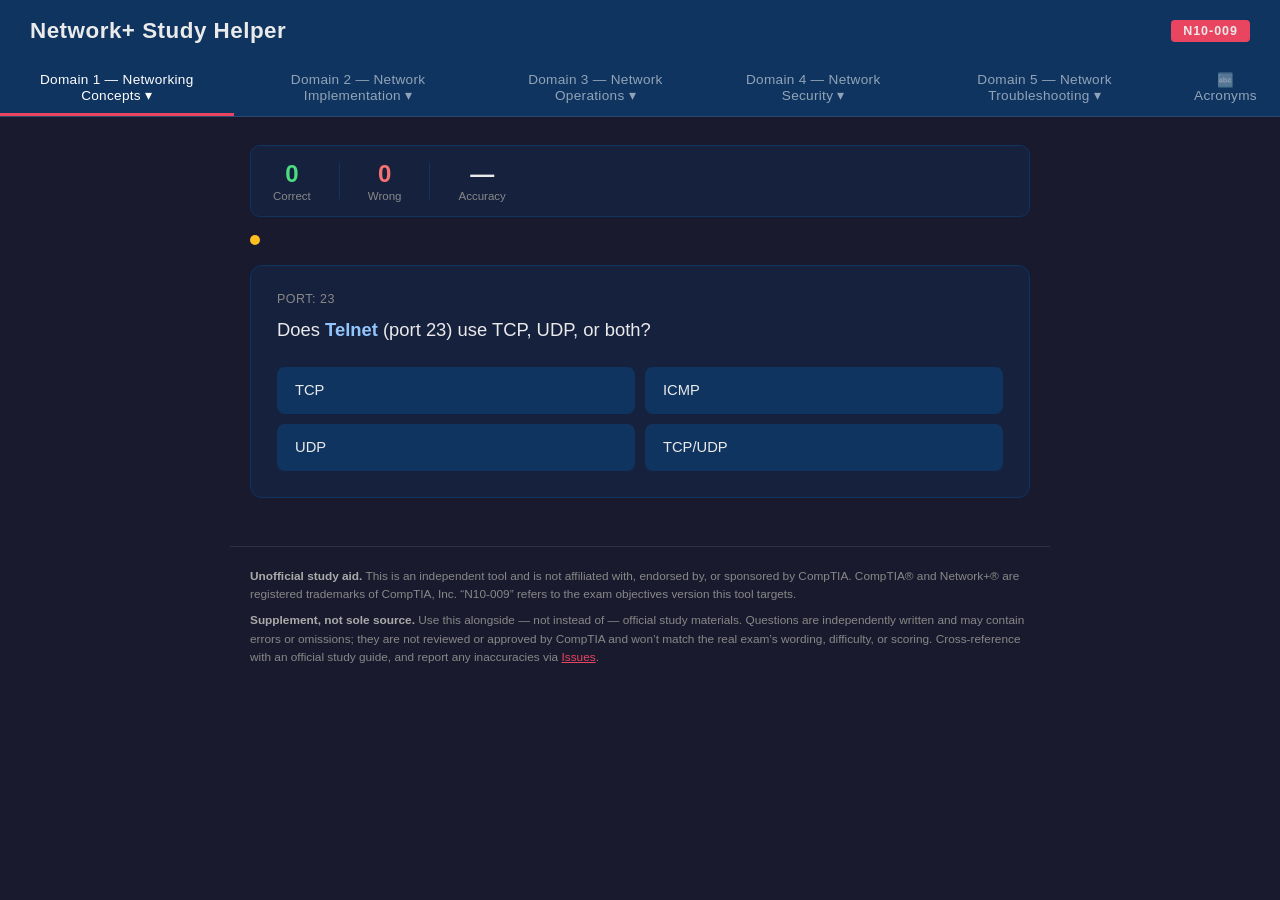
==== commit 44c6c35b: "Add unofficial/trademark and accuracy disclaimers Add both disclaimers to the README and as an on-pa" ====
--- a/networkplus.html
+++ b/networkplus.html
@@ -10,7 +10,7 @@
 
 <header>
   <h1>Network+ Study Helper</h1>
-  <span class="badge">CompTIA N10-009</span>
+  <span class="badge">N10-009</span>
 </header>
 
 <nav id="domain-nav">
@@ -530,6 +530,17 @@
 
 </main>
 
+<footer id="disclaimer">
+  <p><strong>Unofficial study aid.</strong> This is an independent tool and is not affiliated with,
+  endorsed by, or sponsored by CompTIA. CompTIA&reg; and Network+&reg; are registered trademarks of
+  CompTIA, Inc. &ldquo;N10-009&rdquo; refers to the exam objectives version this tool targets.</p>
+  <p><strong>Supplement, not sole source.</strong> Use this alongside &mdash; not instead of &mdash;
+  official study materials. Questions are independently written and may contain errors or omissions;
+  they are not reviewed or approved by CompTIA and won&rsquo;t match the real exam&rsquo;s wording,
+  difficulty, or scoring. Cross-reference with an official study guide, and report any inaccuracies
+  via <a href="https://github.com/tbzeff/ClaudeNetwork-Helper/issues">Issues</a>.</p>
+</footer>
+
 <script src="networkplus.js"></script>
 </body>
 </html>
--- a/networkplus.css
+++ b/networkplus.css
@@ -208,6 +208,20 @@
 }
 .submit-btn:hover { opacity: 0.85; }
 
+/* ── Disclaimer footer ── */
+#disclaimer {
+  max-width: 820px;
+  margin: 0 auto;
+  padding: 20px 20px 34px;
+  border-top: 1px solid rgba(255,255,255,0.1);
+  color: var(--muted);
+  font-size: 0.74rem;
+  line-height: 1.55;
+}
+#disclaimer p + p { margin-top: 8px; }
+#disclaimer strong { color: #aaa; }
+#disclaimer a { color: var(--highlight); }
+
 /* ── Mobile: horizontally scrollable domain nav ── */
 @media (max-width: 640px) {
   #domain-nav {
